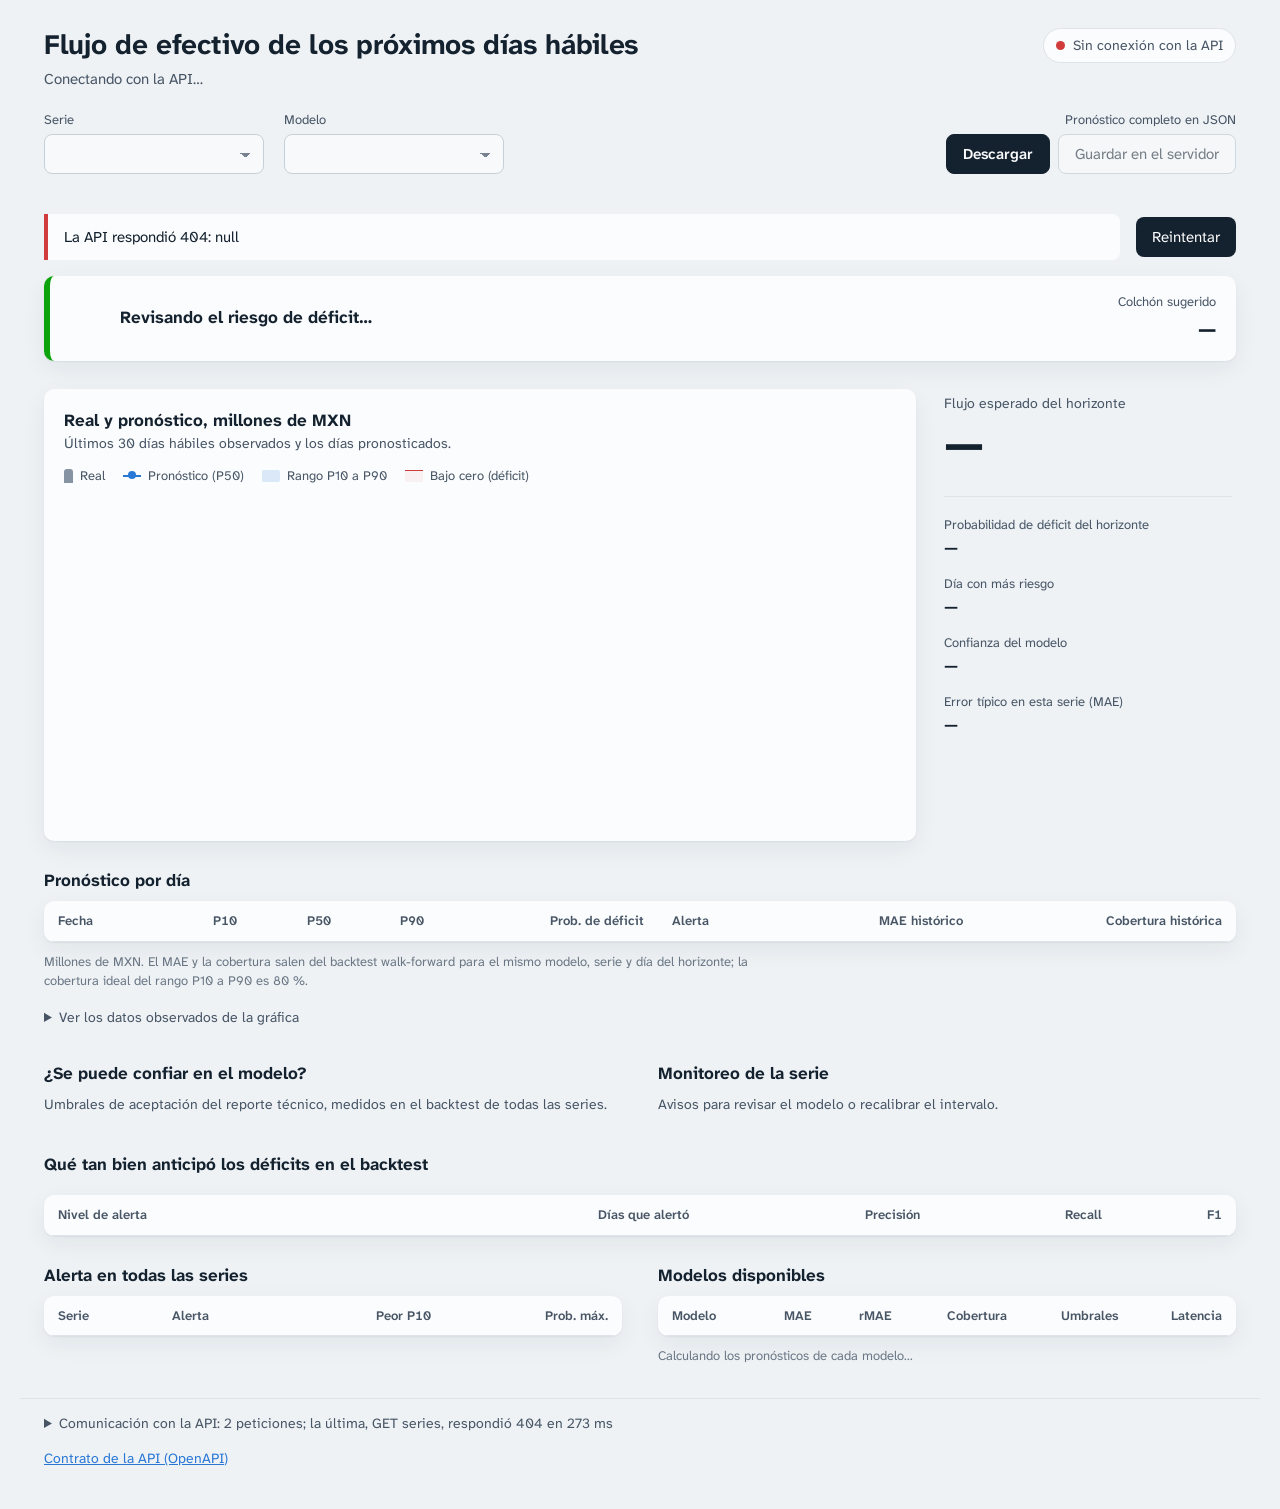
==== frontend/index.html @ 7505ed71 "Add files via upload" ====
<!doctype html>
<html lang="es">
<head>
  <meta charset="utf-8">
  <meta name="viewport" content="width=device-width, initial-scale=1">
  <title>Pronóstico de flujo de efectivo</title>
  <meta name="description" content="Dashboard que consume la API del predictor: P10, P50 y P90 por día, alerta de déficit y confianza del modelo.">
  <link rel="preload" href="fuentes/atkinson-hyperlegible-next-latin-400-normal.woff2" as="font" type="font/woff2" crossorigin>
  <link rel="stylesheet" href="styles.css">
  <link rel="icon" href="data:image/svg+xml,%3Csvg xmlns='http://www.w3.org/2000/svg' viewBox='0 0 32 32'%3E%3Crect width='32' height='32' rx='7' fill='%2314212e'/%3E%3Cpath d='M5 19h22' stroke='%23d03b3b' stroke-width='2'/%3E%3Cpath d='M6 15l6-5 5 4 9-7' fill='none' stroke='%233987e5' stroke-width='3' stroke-linecap='round' stroke-linejoin='round'/%3E%3C/svg%3E">
  <script src="app.js" defer></script>
</head>
<body>
  <a class="saltar" href="#principal">Ir al pronóstico</a>

  <header class="cabecera">
    <div class="cabecera__titulo">
      <h1>Flujo de efectivo de los próximos días hábiles</h1>
      <p id="contexto" class="cabecera__contexto">Conectando con la API…</p>
    </div>
    <div id="conexion" class="conexion" data-estado="pendiente" role="status" aria-live="polite">
      <span class="conexion__punto" aria-hidden="true"></span>
      <span id="conexion-texto">Conectando…</span>
    </div>
  </header>

  <form id="filtros" class="filtros" aria-label="Qué pronóstico ver">
    <label class="campo">
      <span>Serie</span>
      <select id="sel-serie" disabled></select>
    </label>
    <label class="campo">
      <span>Modelo</span>
      <select id="sel-modelo" disabled></select>
    </label>
    <p id="descripcion-serie" class="filtros__nota"></p>
    <div class="exportar" role="group" aria-labelledby="exportar-titulo">
      <span id="exportar-titulo" class="exportar__titulo">Pronóstico completo en JSON</span>
      <div class="exportar__acciones">
        <a id="descargar-json" class="boton" href="api/v1/reporte?descargar=true" download>Descargar</a>
        <button id="guardar-json" type="button" class="boton boton--secundario" disabled>Guardar en el servidor</button>
      </div>
      <p id="exportar-estado" class="exportar__estado" aria-live="polite"></p>
    </div>
  </form>

  <div id="error" class="error" role="alert" hidden>
    <p id="error-texto"></p>
    <button id="reintentar" type="button">Reintentar</button>
  </div>

  <main id="principal" data-estado="cargando">
    <section id="alerta" class="alerta" data-nivel="ninguna" aria-live="polite" aria-labelledby="alerta-titulo">
      <span class="alerta__icono" aria-hidden="true"></span>
      <div class="alerta__texto">
        <h2 id="alerta-titulo">Revisando el riesgo de déficit…</h2>
        <p id="alerta-detalle"></p>
      </div>
      <dl class="alerta__colchon">
        <dt>Colchón sugerido</dt>
        <dd id="colchon">—</dd>
      </dl>
    </section>

    <div class="vista">
      <figure class="lamina" aria-labelledby="grafica-titulo">
        <figcaption>
          <h2 id="grafica-titulo">Real y pronóstico, millones de MXN</h2>
          <p id="grafica-nota">Últimos 30 días hábiles observados y los días pronosticados.</p>
        </figcaption>
        <ul class="leyenda" aria-label="Leyenda">
          <li><span class="clave clave--real" aria-hidden="true"></span>Real</li>
          <li><span class="clave clave--p50" aria-hidden="true"></span>Pronóstico (P50)</li>
          <li><span class="clave clave--banda" aria-hidden="true"></span>Rango P10 a P90</li>
          <li><span class="clave clave--deficit" aria-hidden="true"></span>Bajo cero (déficit)</li>
        </ul>
        <div id="grafica" class="grafica" role="img" aria-describedby="grafica-nota"></div>
        <div id="tooltip" class="tooltip" role="tooltip" hidden></div>
      </figure>

      <aside class="resumen" aria-label="Resumen del horizonte">
        <div class="cifra">
          <p class="cifra__etiqueta" id="acum-etiqueta">Flujo esperado del horizonte</p>
          <p class="cifra__valor" id="acum-p50">—</p>
          <p class="cifra__rango" id="acum-rango"></p>
        </div>
        <dl class="datos">
          <div><dt>Probabilidad de déficit del horizonte</dt><dd id="acum-prob">—</dd></div>
          <div><dt>Día con más riesgo</dt><dd id="dia-riesgo">—</dd></div>
          <div><dt>Confianza del modelo</dt><dd id="confianza-nivel">—</dd></div>
          <div><dt>Error típico en esta serie (MAE)</dt><dd id="mae-serie">—</dd></div>
        </dl>
      </aside>
    </div>

    <section class="bloque" aria-labelledby="tabla-titulo">
      <h2 id="tabla-titulo">Pronóstico por día</h2>
      <div class="tabla-envoltura">
        <table class="tabla" id="tabla-dias">
          <thead>
            <tr>
              <th scope="col">Fecha</th>
              <th scope="col" class="num">P10</th>
              <th scope="col" class="num">P50</th>
              <th scope="col" class="num">P90</th>
              <th scope="col" class="num">Prob. de déficit</th>
              <th scope="col">Alerta</th>
              <th scope="col" class="num">MAE histórico</th>
              <th scope="col" class="num">Cobertura histórica</th>
            </tr>
          </thead>
          <tbody></tbody>
        </table>
      </div>
      <p class="pie-tabla">Millones de MXN. El MAE y la cobertura salen del backtest walk-forward para el mismo modelo, serie y día del horizonte; la cobertura ideal del rango P10 a P90 es 80 %.</p>
      <details class="detalles">
        <summary>Ver los datos observados de la gráfica</summary>
        <div class="tabla-envoltura">
          <table class="tabla tabla--compacta" id="tabla-historia">
            <thead><tr><th scope="col">Fecha</th><th scope="col" class="num">Real</th></tr></thead>
            <tbody></tbody>
          </table>
        </div>
      </details>
    </section>

    <div class="doble">
      <section class="bloque" aria-labelledby="umbrales-titulo">
        <h2 id="umbrales-titulo">¿Se puede confiar en el modelo?</h2>
        <p class="bloque__nota" id="umbrales-nota">Umbrales de aceptación del reporte técnico, medidos en el backtest de todas las series.</p>
        <ul id="umbrales" class="lista-umbrales"></ul>
      </section>

      <section class="bloque" aria-labelledby="monitoreo-titulo">
        <h2 id="monitoreo-titulo">Monitoreo de la serie</h2>
        <p class="bloque__nota">Avisos para revisar el modelo o recalibrar el intervalo.</p>
        <div id="monitoreo" class="monitoreo"></div>
      </section>
    </div>

    <section class="bloque" aria-labelledby="reglas-titulo">
      <h2 id="reglas-titulo">Qué tan bien anticipó los déficits en el backtest</h2>
      <p class="bloque__nota" id="reglas-nota"></p>
      <div class="tabla-envoltura">
        <table class="tabla" id="tabla-reglas">
          <thead>
            <tr>
              <th scope="col">Nivel de alerta</th>
              <th scope="col" class="num">Días que alertó</th>
              <th scope="col" class="num">Precisión</th>
              <th scope="col" class="num">Recall</th>
              <th scope="col" class="num">F1</th>
            </tr>
          </thead>
          <tbody></tbody>
        </table>
      </div>
    </section>

    <div class="doble">
      <section class="bloque" aria-labelledby="series-titulo">
        <h2 id="series-titulo">Alerta en todas las series</h2>
        <div class="tabla-envoltura">
          <table class="tabla" id="tabla-series">
            <thead>
              <tr>
                <th scope="col">Serie</th>
                <th scope="col">Alerta</th>
                <th scope="col" class="num">Peor P10</th>
                <th scope="col" class="num">Prob. máx.</th>
              </tr>
            </thead>
            <tbody></tbody>
          </table>
        </div>
      </section>

      <section class="bloque" aria-labelledby="modelos-titulo">
        <h2 id="modelos-titulo">Modelos disponibles</h2>
        <div class="tabla-envoltura">
          <table class="tabla" id="tabla-modelos">
            <thead>
              <tr>
                <th scope="col">Modelo</th>
                <th scope="col" class="num">MAE</th>
                <th scope="col" class="num">rMAE</th>
                <th scope="col" class="num">Cobertura</th>
                <th scope="col" class="num">Umbrales</th>
                <th scope="col" class="num">Latencia</th>
              </tr>
            </thead>
            <tbody></tbody>
          </table>
        </div>
        <p class="pie-tabla" id="modelos-nota">Calculando los pronósticos de cada modelo…</p>
      </section>
    </div>
  </main>

  <footer class="pie">
    <details class="detalles" id="registro-detalles">
      <summary>Comunicación con la API: <span id="registro-resumen">sin peticiones todavía</span></summary>
      <div class="tabla-envoltura">
        <table class="tabla tabla--compacta" id="tabla-registro">
          <thead>
            <tr>
              <th scope="col">Hora</th>
              <th scope="col">Método</th>
              <th scope="col">Recurso</th>
              <th scope="col" class="num">Estado</th>
              <th scope="col" class="num">Total</th>
              <th scope="col" class="num">Servidor</th>
            </tr>
          </thead>
          <tbody></tbody>
        </table>
      </div>
    </details>
    <p class="pie__enlaces"><a id="enlace-docs" href="docs">Contrato de la API (OpenAPI)</a> <span id="version-api"></span> <a id="enlace-repo" href="#" hidden>Código en GitHub</a></p>
  </footer>
</body>
</html>
---- frontend/styles.css ----
/* Atkinson Hyperlegible Next (SIL Open Font License 1.1, ver fuentes/OFL.txt), incluida para funcionar sin internet. */
@font-face {
  font-family: "Atkinson Hyperlegible Next";
  font-style: normal;
  font-weight: 400;
  font-display: swap;
  src: url("fuentes/atkinson-hyperlegible-next-latin-400-normal.woff2") format("woff2");
}
@font-face {
  font-family: "Atkinson Hyperlegible Next";
  font-style: normal;
  font-weight: 600;
  font-display: swap;
  src: url("fuentes/atkinson-hyperlegible-next-latin-600-normal.woff2") format("woff2");
}
@font-face {
  font-family: "Atkinson Hyperlegible Next";
  font-style: normal;
  font-weight: 700;
  font-display: swap;
  src: url("fuentes/atkinson-hyperlegible-next-latin-700-normal.woff2") format("woff2");
}

:root {
  color-scheme: light;
  --plano: #eef2f5;
  --superficie: #fbfcfd;
  --tinta: #14212e;
  --tinta-2: #475565;
  --tinta-3: #6b7785;
  --linea: #dde3e9;
  --eje: #b9c2cb;
  --real: #8593a2;
  --serie: #2a78d6;
  --banda: rgba(42, 120, 214, 0.15);
  --banda-deficit: rgba(208, 59, 59, 0.22);
  --zona-deficit: rgba(208, 59, 59, 0.06);
  --bien: #0ca30c;
  --aviso: #fab219;
  --serio: #ec835a;
  --critico: #d03b3b;
  --exito-texto: #006300;
  --critico-texto: #b42f2f;
  --foco: #2a78d6;
  --sombra: 0 1px 2px rgba(20, 33, 46, 0.06), 0 8px 24px rgba(20, 33, 46, 0.06);
  --fuente: "Atkinson Hyperlegible Next", system-ui, -apple-system, "Segoe UI", sans-serif;
  --radio: 10px;
}

@media (prefers-color-scheme: dark) {
  :root:not([data-theme="light"]) {
    color-scheme: dark;
    --plano: #0e141a;
    --superficie: #151d25;
    --tinta: #e8edf2;
    --tinta-2: #b4bfca;
    --tinta-3: #8b97a3;
    --linea: #26313c;
    --eje: #3a4754;
    --real: #5d6b79;
    --serie: #3987e5;
    --banda: rgba(57, 135, 229, 0.22);
    --banda-deficit: rgba(230, 103, 103, 0.30);
    --zona-deficit: rgba(230, 103, 103, 0.08);
    --exito-texto: #0ca30c;
    --critico-texto: #ec7d7d;
    --foco: #3987e5;
    --sombra: 0 1px 2px rgba(0, 0, 0, 0.4);
  }
}

:root[data-theme="dark"] {
  color-scheme: dark;
  --plano: #0e141a;
  --superficie: #151d25;
  --tinta: #e8edf2;
  --tinta-2: #b4bfca;
  --tinta-3: #8b97a3;
  --linea: #26313c;
  --eje: #3a4754;
  --real: #5d6b79;
  --serie: #3987e5;
  --banda: rgba(57, 135, 229, 0.22);
  --banda-deficit: rgba(230, 103, 103, 0.30);
  --zona-deficit: rgba(230, 103, 103, 0.08);
  --exito-texto: #0ca30c;
  --critico-texto: #ec7d7d;
  --foco: #3987e5;
  --sombra: 0 1px 2px rgba(0, 0, 0, 0.4);
}

*, *::before, *::after { box-sizing: border-box; }
[hidden] { display: none !important; }

body {
  margin: 0;
  background: var(--plano);
  color: var(--tinta);
  font-family: var(--fuente);
  font-size: 15px;
  line-height: 1.5;
  -webkit-font-smoothing: antialiased;
}

h1, h2, p, dl, dd, ul { margin: 0; }
h1 { font-size: 1.75rem; line-height: 1.2; font-weight: 700; letter-spacing: -0.01em; }
h2 { font-size: 1.0625rem; line-height: 1.3; font-weight: 700; }

a { color: var(--serie); }
:focus-visible { outline: 2px solid var(--foco); outline-offset: 2px; border-radius: 4px; }

.saltar { position: absolute; left: -999px; top: 8px; background: var(--superficie); padding: 8px 12px; z-index: 10; }
.saltar:focus { left: 16px; }

.cabecera, .filtros, .error, main, .pie {
  max-width: 1240px;
  margin-inline: auto;
  padding-inline: 24px;
}

.cabecera {
  display: flex;
  justify-content: space-between;
  align-items: flex-start;
  gap: 24px;
  padding-top: 28px;
}
.cabecera__contexto { color: var(--tinta-2); margin-top: 6px; max-width: 86ch; }

.conexion {
  display: inline-flex;
  align-items: center;
  gap: 8px;
  white-space: nowrap;
  color: var(--tinta-2);
  font-size: 0.875rem;
  padding: 6px 12px;
  border: 1px solid var(--linea);
  border-radius: 999px;
  background: var(--superficie);
}
.conexion__punto { width: 9px; height: 9px; border-radius: 50%; background: var(--tinta-3); }
.conexion[data-estado="ok"] .conexion__punto { background: var(--bien); }
.conexion[data-estado="error"] .conexion__punto { background: var(--critico); }

.filtros {
  display: flex;
  flex-wrap: wrap;
  align-items: flex-start;
  gap: 12px 20px;
  padding-top: 20px;
  padding-bottom: 20px;
}
.campo { display: grid; gap: 4px; font-size: 0.8125rem; color: var(--tinta-2); }
.campo select {
  font: inherit;
  font-size: 0.9375rem;
  color: var(--tinta);
  background: var(--superficie);
  border: 1px solid var(--eje);
  border-radius: 8px;
  padding: 8px 34px 8px 12px;
  min-width: 220px;
  appearance: none;
  background-image: linear-gradient(45deg, transparent 50%, var(--tinta-2) 50%), linear-gradient(135deg, var(--tinta-2) 50%, transparent 50%);
  background-position: calc(100% - 18px) 55%, calc(100% - 13px) 55%;
  background-size: 5px 5px;
  background-repeat: no-repeat;
}
.filtros__nota { color: var(--tinta-3); font-size: 0.875rem; margin-top: 33px; flex: 1 1 160px; min-width: 0; }
.sin-corte { white-space: nowrap; }

.exportar { margin-left: auto; display: grid; gap: 4px; justify-items: end; flex: none; }
.exportar__titulo { font-size: 0.8125rem; color: var(--tinta-2); }
.exportar__acciones { display: flex; gap: 8px; }
.exportar__estado { font-size: 0.8125rem; color: var(--tinta-3); min-height: 1.2em; text-align: right; max-width: 46ch; }
.boton {
  display: inline-flex;
  align-items: center;
  font: inherit;
  font-size: 0.9375rem;
  font-weight: 600;
  text-decoration: none;
  color: var(--superficie);
  background: var(--tinta);
  border: 1px solid var(--tinta);
  border-radius: 8px;
  padding: 8px 16px;
  cursor: pointer;
}
.boton--secundario { background: var(--superficie); color: var(--tinta); border-color: var(--eje); font-weight: 400; }
.boton[disabled] { opacity: 0.55; cursor: default; }

.error {
  display: flex;
  align-items: center;
  gap: 16px;
  margin-bottom: 16px;
}
.error[hidden] { display: none; }
.error p {
  flex: 1;
  border-left: 4px solid var(--critico);
  background: var(--superficie);
  padding: 12px 16px;
  border-radius: 0 8px 8px 0;
}
button {
  font: inherit;
  color: var(--superficie);
  background: var(--tinta);
  border: 0;
  border-radius: 8px;
  padding: 9px 16px;
  cursor: pointer;
}

main { display: grid; gap: 28px; padding-bottom: 32px; }
main[data-estado="recargando"] .lamina,
main[data-estado="recargando"] .resumen,
main[data-estado="recargando"] .bloque { opacity: 0.5; transition: opacity 120ms; }

/* ------------------------------------------------------------ alerta */
.alerta {
  display: grid;
  grid-template-columns: auto 1fr auto;
  align-items: center;
  gap: 16px 20px;
  padding: 16px 20px;
  background: var(--superficie);
  border-radius: var(--radio);
  border-left: 6px solid var(--bien);
  box-shadow: var(--sombra);
}
.alerta[data-nivel="vigilancia"] { border-left-color: var(--aviso); }
.alerta[data-nivel="media"] { border-left-color: var(--serio); }
.alerta[data-nivel="alta"] { border-left-color: var(--critico); }
.alerta__icono { width: 30px; height: 30px; display: grid; place-items: center; }
.alerta__icono .icono { width: 30px; height: 30px; }
.alerta__texto p { color: var(--tinta-2); margin-top: 2px; max-width: 78ch; }
.alerta__colchon { text-align: right; }
.alerta__colchon dt { font-size: 0.8125rem; color: var(--tinta-2); }
.alerta__colchon dd { font-size: 1.375rem; font-weight: 700; }

/* ------------------------------------------------------------ vista principal */
.vista {
  display: grid;
  grid-template-columns: minmax(0, 1fr) 300px;
  gap: 20px;
  align-items: stretch;
}
.lamina {
  margin: 0;
  position: relative;
  background: var(--superficie);
  border-radius: var(--radio);
  box-shadow: var(--sombra);
  padding: 20px 20px 12px;
}
.lamina figcaption p { color: var(--tinta-2); font-size: 0.875rem; margin-top: 2px; }
.leyenda {
  list-style: none;
  padding: 0;
  display: flex;
  flex-wrap: wrap;
  gap: 6px 18px;
  margin: 12px 0 4px;
  font-size: 0.8125rem;
  color: var(--tinta-2);
}
.leyenda li { display: inline-flex; align-items: center; gap: 7px; }
.clave { display: inline-block; }
.clave--real { width: 9px; height: 14px; background: var(--real); border-radius: 3px 3px 0 0; }
.clave--p50 { width: 18px; height: 2px; background: var(--serie); position: relative; }
.clave--p50::after { content: ""; position: absolute; left: 5px; top: -4px; width: 8px; height: 8px; border-radius: 50%; background: var(--serie); }
.clave--banda { width: 18px; height: 12px; background: var(--banda); border-radius: 2px; }
.clave--deficit { width: 18px; height: 12px; background: var(--zona-deficit); border-top: 1.5px solid var(--critico); }

.grafica { width: 100%; min-height: 340px; }
.grafica svg { display: block; width: 100%; height: auto; overflow: visible; }
.grafica text { font-family: var(--fuente); font-size: 12px; fill: var(--tinta-3); }
.grafica .eje-cero { stroke: var(--tinta-2); stroke-width: 1; }
.grafica .rejilla { stroke: var(--linea); stroke-width: 1; }
.grafica .divisor { stroke: var(--eje); stroke-width: 1; }
.grafica .etiqueta-directa { fill: var(--tinta-2); font-size: 12px; }
.grafica .etiqueta-zona { fill: var(--critico-texto); font-size: 12px; }
.grafica .cruz { stroke: var(--tinta-3); stroke-width: 1; }
.grafica .vacio { fill: var(--tinta-3); font-size: 14px; }

.tooltip {
  position: absolute;
  pointer-events: none;
  min-width: 170px;
  background: var(--superficie);
  color: var(--tinta);
  border: 1px solid var(--linea);
  border-radius: 8px;
  box-shadow: 0 6px 20px rgba(20, 33, 46, 0.16);
  padding: 10px 12px;
  font-size: 0.8125rem;
  z-index: 5;
}
.tooltip[hidden] { display: none; }
.tooltip__fecha { color: var(--tinta-2); margin-bottom: 4px; }
.tooltip__fila { display: flex; align-items: center; gap: 8px; }
.tooltip__fila strong { font-size: 0.9375rem; font-variant-numeric: tabular-nums; }
.tooltip__fila span { color: var(--tinta-2); }
.tooltip__clave { width: 12px; height: 2px; background: var(--serie); }
.tooltip__clave--real { background: var(--real); height: 8px; width: 6px; border-radius: 2px 2px 0 0; }
.tooltip__clave--banda { background: var(--banda); height: 8px; }

.resumen {
  display: grid;
  align-content: start;
  gap: 22px;
  padding: 4px 4px 4px 8px;
}
.cifra__etiqueta { color: var(--tinta-2); font-size: 0.875rem; }
.cifra__valor { font-size: 3rem; line-height: 1.05; font-weight: 700; letter-spacing: -0.02em; margin-top: 4px; }
.cifra__valor small { font-size: 1rem; font-weight: 600; color: var(--tinta-2); letter-spacing: 0; margin-left: 4px; }
.cifra__rango { color: var(--tinta-2); margin-top: 6px; }
.datos { display: grid; gap: 14px; border-top: 1px solid var(--linea); padding-top: 18px; }
.datos dt { font-size: 0.8125rem; color: var(--tinta-2); }
.datos dd { font-size: 1.0625rem; font-weight: 600; display: flex; align-items: center; gap: 8px; }
.datos dd .icono { width: 18px; height: 18px; }

/* ------------------------------------------------------------ bloques y tablas */
.bloque { display: grid; gap: 10px; align-content: start; }
.bloque__nota { color: var(--tinta-2); font-size: 0.875rem; max-width: 78ch; }
.doble { display: grid; grid-template-columns: 1fr 1fr; gap: 28px 36px; }

.tabla-envoltura { overflow-x: auto; background: var(--superficie); border-radius: var(--radio); box-shadow: var(--sombra); }
.tabla { width: 100%; border-collapse: collapse; font-size: 0.875rem; }
.tabla th, .tabla td { padding: 10px 14px; text-align: left; border-bottom: 1px solid var(--linea); white-space: nowrap; }
.tabla thead th { color: var(--tinta-2); font-weight: 600; font-size: 0.8125rem; }
.tabla tbody tr:last-child td { border-bottom: 0; }
.tabla .num { text-align: right; font-variant-numeric: tabular-nums; }
.tabla tr.destacada td { background: color-mix(in srgb, var(--serie) 7%, transparent); }
.tabla--compacta th, .tabla--compacta td { padding: 6px 12px; }
.pie-tabla { color: var(--tinta-3); font-size: 0.8125rem; max-width: 90ch; }

.nivel { display: inline-flex; align-items: center; gap: 6px; }
.icono { width: 16px; height: 16px; flex: none; }

.lista-umbrales { list-style: none; padding: 0; background: var(--superficie); border-radius: var(--radio); box-shadow: var(--sombra); }
.lista-umbrales li {
  display: grid;
  grid-template-columns: 20px 1fr auto;
  gap: 4px 12px;
  align-items: start;
  padding: 11px 14px;
  border-bottom: 1px solid var(--linea);
  font-size: 0.875rem;
}
.lista-umbrales li:last-child { border-bottom: 0; }
.lista-umbrales .icono { width: 18px; height: 18px; margin-top: 1px; }
.lista-umbrales .condicion { color: var(--tinta-3); grid-column: 2; font-size: 0.8125rem; }
.lista-umbrales .valor { font-weight: 700; font-variant-numeric: tabular-nums; text-align: right; grid-row: 1; grid-column: 3; }

.monitoreo { display: grid; gap: 12px; }
.monitor {
  background: var(--superficie);
  border-radius: var(--radio);
  box-shadow: var(--sombra);
  padding: 12px 14px 8px;
  display: grid;
  gap: 4px;
}
.monitor__cabeza { display: flex; justify-content: space-between; gap: 12px; font-size: 0.875rem; }
.monitor__valor { font-weight: 700; font-variant-numeric: tabular-nums; }
.monitor__nota { font-size: 0.8125rem; color: var(--tinta-3); }
.monitor .mini { display: block; width: 100%; height: auto; }
.monitor text { font-family: var(--fuente); font-size: 11px; fill: var(--tinta-3); }
.monitor .limite { stroke: var(--critico); stroke-width: 1; }
.monitor .rango { fill: color-mix(in srgb, var(--bien) 10%, transparent); }
.monitor .linea { fill: none; stroke: var(--serie); stroke-width: 2; stroke-linejoin: round; stroke-linecap: round; }
.monitor .cruz { stroke: var(--tinta-3); stroke-width: 1; }

.detalles summary { cursor: pointer; color: var(--tinta-2); font-size: 0.875rem; padding: 6px 0; }
.detalles[open] summary { margin-bottom: 8px; }

.pie { padding-top: 8px; padding-bottom: 40px; display: grid; gap: 8px; border-top: 1px solid var(--linea); }
.pie__enlaces { font-size: 0.875rem; color: var(--tinta-3); }
.estado-ok { color: var(--exito-texto); }
.estado-error { color: var(--critico-texto); }

@media (max-width: 980px) {
  .vista { grid-template-columns: 1fr; }
  .resumen { grid-template-columns: 1fr 1fr; padding: 0; }
  .doble { grid-template-columns: 1fr; }
}
@media (max-width: 640px) {
  .cabecera, .filtros, .error, main, .pie { padding-inline: 16px; }
  .cabecera { flex-direction: column; gap: 12px; }
  h1 { font-size: 1.375rem; }
  .alerta { grid-template-columns: auto 1fr; }
  .alerta__colchon { grid-column: 1 / -1; text-align: left; }
  .resumen { grid-template-columns: 1fr; }
  .campo select { min-width: 0; width: 100%; }
  .filtros__nota { margin-top: 0; }
  .exportar { margin-left: 0; justify-items: start; width: 100%; }
  .exportar__estado { text-align: left; }
  .campo { flex: 1 1 100%; }
  .cifra__valor { font-size: 2.5rem; }
}
@media (prefers-reduced-motion: reduce) {
  * { transition: none !important; }
}

.enlace {
  background: none;
  color: var(--serie);
  padding: 0;
  border-radius: 2px;
  text-decoration: underline;
  text-underline-offset: 3px;
  font-weight: 600;
}
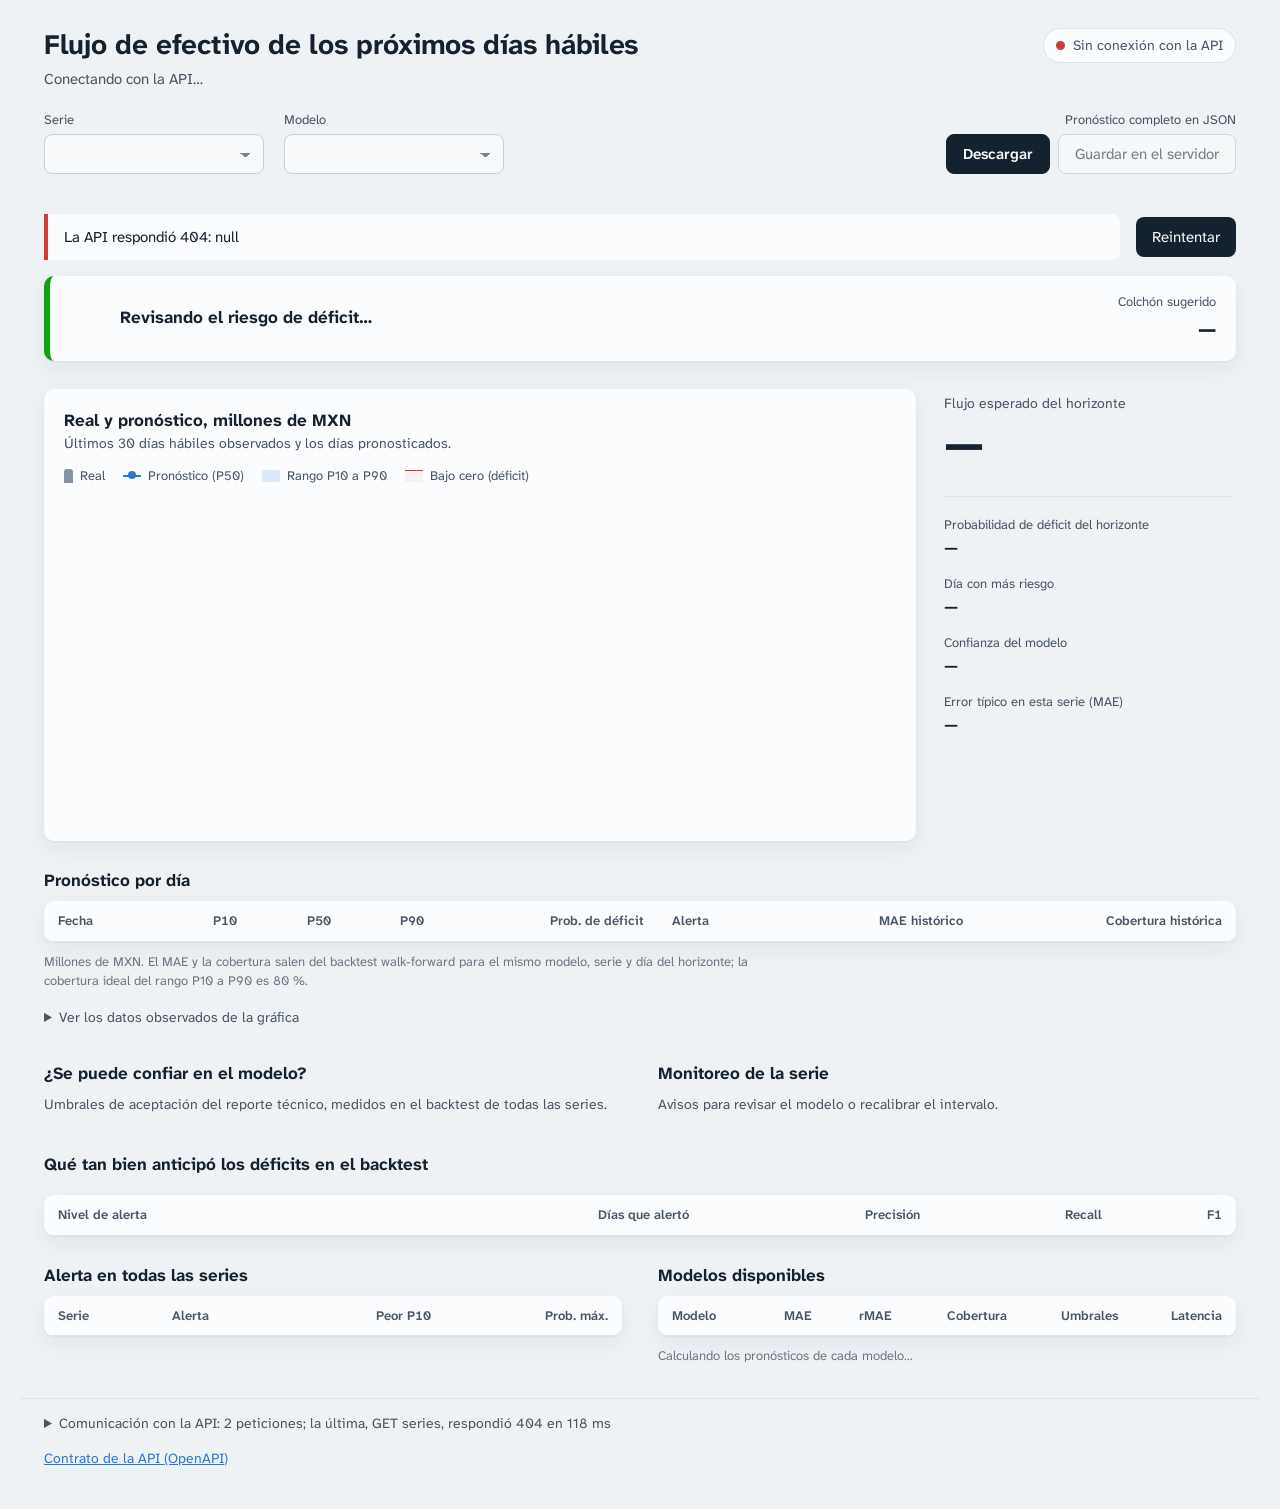
==== commit cb958a95: "Comparación con Chronos-2 y Chronos-Bolt, y página publicada completa - Comparación estadística de c" ====
--- a/frontend/index.html
+++ b/frontend/index.html
@@ -195,6 +195,28 @@
         <p class="pie-tabla" id="modelos-nota">Calculando los pronósticos de cada modelo…</p>
       </section>
     </div>
+    <section class="bloque" id="comparacion" aria-labelledby="comparacion-titulo" hidden>
+      <h2 id="comparacion-titulo">¿Algún modelo mejora al recomendado de forma significativa?</h2>
+      <p class="bloque__nota" id="comparacion-nota"></p>
+      <div class="tabla-envoltura">
+        <table class="tabla" id="tabla-comparacion">
+          <thead>
+            <tr>
+              <th scope="col">Modelo</th>
+              <th scope="col" class="num">MAE</th>
+              <th scope="col" class="num">Diferencia de MAE</th>
+              <th scope="col" class="num">IC 95 %</th>
+              <th scope="col" class="num">p ajustada</th>
+              <th scope="col">Veredicto</th>
+              <th scope="col" class="num">Umbrales</th>
+              <th scope="col">En la API</th>
+            </tr>
+          </thead>
+          <tbody></tbody>
+        </table>
+      </div>
+      <p class="pie-tabla" id="comparacion-conclusion"></p>
+    </section>
   </main>
 
   <footer class="pie">
--- a/frontend/styles.css
+++ b/frontend/styles.css
@@ -416,3 +416,11 @@
   text-underline-offset: 3px;
   font-weight: 600;
 }
+
+/* Comparación estadística contra el modelo recomendado */
+.veredicto { white-space: nowrap; }
+.veredicto--bien { color: var(--exito-texto); font-weight: 600; }
+.veredicto--bien::before { content: "▲ "; font-size: 0.75em; }
+.veredicto--mal { color: var(--critico-texto); font-weight: 600; }
+.veredicto--mal::before { content: "▼ "; font-size: 0.75em; }
+.veredicto--neutro { color: var(--tinta-2); }
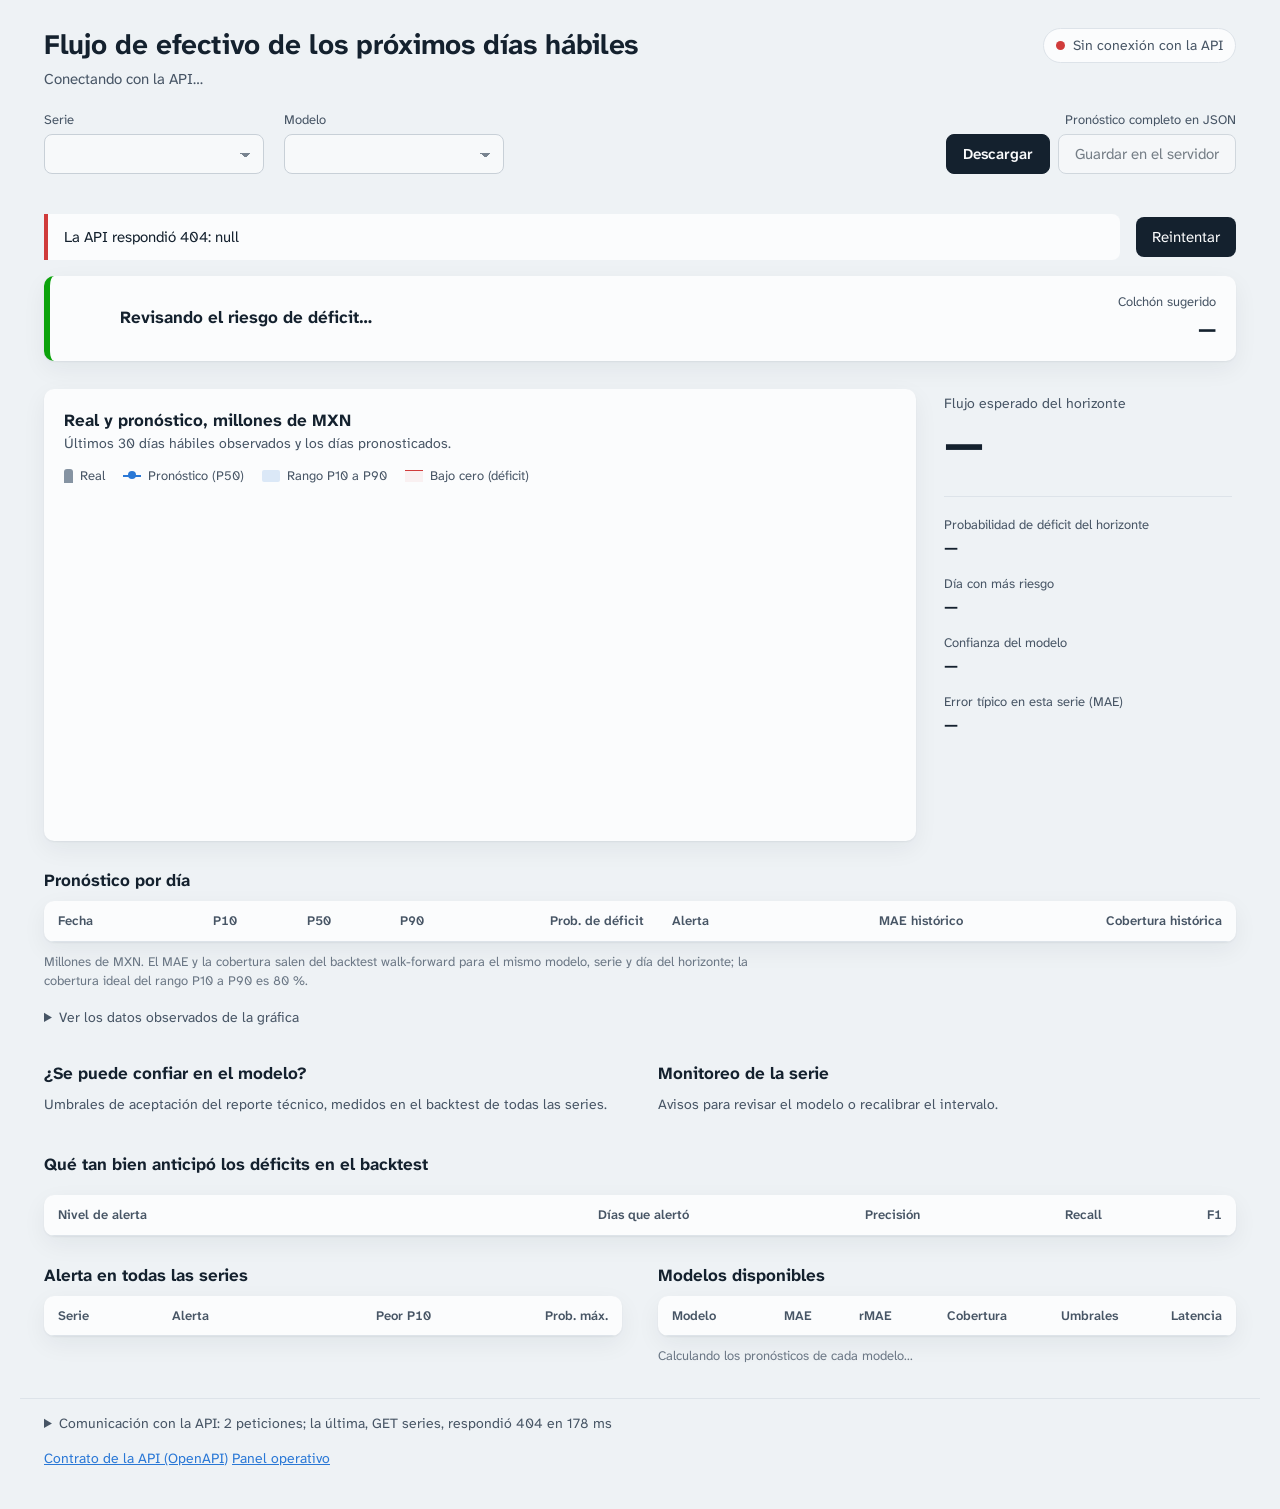
==== commit 9e0646fa: "Observabilidad, respuesta a incidentes y simulacro de incidentes - Métricas Prometheus, logs JSON co" ====
--- a/frontend/index.html
+++ b/frontend/index.html
@@ -238,7 +238,7 @@
         </table>
       </div>
     </details>
-    <p class="pie__enlaces"><a id="enlace-docs" href="docs">Contrato de la API (OpenAPI)</a> <span id="version-api"></span> <a id="enlace-repo" href="#" hidden>Código en GitHub</a></p>
+    <p class="pie__enlaces"><a id="enlace-docs" href="docs">Contrato de la API (OpenAPI)</a> <span id="version-api"></span> <a href="operacion.html">Panel operativo</a> <a id="enlace-repo" href="#" hidden>Código en GitHub</a></p>
   </footer>
 </body>
 </html>
--- a/frontend/styles.css
+++ b/frontend/styles.css
@@ -424,3 +424,70 @@
 .veredicto--mal { color: var(--critico-texto); font-weight: 600; }
 .veredicto--mal::before { content: "▼ "; font-size: 0.75em; }
 .veredicto--neutro { color: var(--tinta-2); }
+
+/* ------------------------------------------------------------ panel operativo */
+.estado-general { display: flex; align-items: center; gap: 12px; padding: 10px 16px; border-radius: var(--radio); background: var(--superficie); box-shadow: var(--sombra); min-width: 240px; }
+.estado-general div { display: grid; }
+.estado-general span:not(.estado-general__punto) { color: var(--tinta-2); font-size: 0.8125rem; }
+.estado-general__punto { width: 14px; height: 14px; border-radius: 50%; background: var(--eje); flex: none; }
+.estado-general[data-estado="operando normal"] .estado-general__punto { background: var(--bien); }
+.estado-general[data-estado="con avisos"] .estado-general__punto { background: var(--aviso); }
+.estado-general[data-estado="degradado"] .estado-general__punto { background: var(--serio); }
+.estado-general[data-estado="incidente"] .estado-general__punto, .estado-general[data-estado="sin conexión"] .estado-general__punto { background: var(--critico); }
+.estado-general[data-estado="incidente"] { outline: 2px solid var(--critico); }
+
+.slos { display: grid; grid-template-columns: repeat(5, minmax(0, 1fr)); gap: 14px; }
+.slo { background: var(--superficie); border-radius: var(--radio); box-shadow: var(--sombra); padding: 14px 16px; display: grid; gap: 6px; align-content: start; }
+.slo__nombre { font-size: 0.8125rem; color: var(--tinta-2); }
+.slo__valor { font-size: 1.5rem; font-weight: 700; line-height: 1.15; font-variant-numeric: tabular-nums; }
+.slo__objetivo, .slo__pie { font-size: 0.8125rem; color: var(--tinta-3); }
+.slo__barra { height: 8px; border-radius: 4px; background: var(--linea); overflow: hidden; }
+.slo__barra span { display: block; height: 100%; border-radius: 4px; background: var(--serie); }
+.slo[data-estado="en riesgo"] .slo__barra span { background: var(--aviso); }
+.slo[data-estado="agotado"] .slo__barra span, .slo[data-estado="incumple"] .slo__barra span { background: var(--critico); }
+.slo__estado { font-size: 0.8125rem; font-weight: 600; }
+.slo[data-estado="cumple"] .slo__estado { color: var(--exito-texto); }
+.slo[data-estado="agotado"] .slo__estado, .slo[data-estado="incumple"] .slo__estado { color: var(--critico-texto); }
+
+.prioridad { display: inline-block; min-width: 2.4em; text-align: center; padding: 2px 8px; border-radius: 6px; font-weight: 700; font-size: 0.8125rem; border: 1.5px solid currentColor; }
+.prioridad--P1 { color: #fff; background: var(--critico); border-color: var(--critico); }
+.prioridad--P2 { color: var(--critico-texto); }
+.prioridad--P3 { color: var(--tinta); }
+.prioridad--P4 { color: var(--tinta-3); border-style: dashed; }
+.tabla--ajustada td { white-space: normal; vertical-align: top; }
+.tabla--ajustada td:nth-child(3) { min-width: 320px; }
+.tabla--ajustada small { display: block; color: var(--tinta-2); }
+tr.inhibida td { opacity: 0.6; }
+.sin-alertas { padding: 16px; color: var(--tinta-2); }
+
+.grafica-op { background: var(--superficie); border-radius: var(--radio); box-shadow: var(--sombra); padding: 10px 12px 6px; }
+.grafica-op svg { display: block; width: 100%; height: auto; }
+.grafica-op text { fill: var(--tinta-2); font-size: 11px; font-family: var(--fuente); }
+.grafica-op .eje { stroke: var(--linea); stroke-width: 1; }
+.grafica-op .limite { stroke: var(--tinta-2); stroke-width: 1; stroke-dasharray: 4 3; }
+.grafica-op .linea { fill: none; stroke: var(--serie); stroke-width: 2; stroke-linejoin: round; stroke-linecap: round; }
+.grafica-op .barra { fill: var(--serie); }
+.grafica-op .barra--error { fill: var(--critico); }
+.grafica-op .zona { fill: var(--linea); opacity: 0.55; }
+.grafica-op .punto { fill: var(--serie); stroke: var(--superficie); stroke-width: 2; }
+.leyenda-op { display: flex; gap: 16px; font-size: 0.8125rem; color: var(--tinta-2); padding: 0 2px 4px; }
+.leyenda-op i { display: inline-block; width: 10px; height: 10px; border-radius: 2px; margin-right: 6px; background: var(--serie); }
+.leyenda-op i.rojo { background: var(--critico); }
+.cabecera:has(.estado-general) { padding-bottom: 22px; }
+
+.medidor { display: inline-flex; align-items: center; gap: 8px; }
+.medidor__pista { width: 120px; height: 8px; border-radius: 4px; background: var(--linea); position: relative; overflow: hidden; }
+.medidor__pista span { position: absolute; inset: 0 auto 0 0; background: var(--serie); border-radius: 4px; }
+.medidor__pista span.alto { background: var(--serio); }
+.nivel-drift { font-weight: 600; }
+.nivel-drift--significativo { color: var(--critico-texto); }
+.nivel-drift--significativo::before { content: "▲ "; font-size: 0.75em; }
+.nivel-drift--moderado::before { content: "● "; font-size: 0.6em; vertical-align: middle; }
+.nivel-drift--sin-cambio { color: var(--tinta-2); font-weight: 400; }
+.tasa-alta { color: var(--critico-texto); font-weight: 700; }
+
+.lista-eventos { list-style: none; padding: 0; background: var(--superficie); border-radius: var(--radio); box-shadow: var(--sombra); max-height: 360px; overflow: auto; }
+.lista-eventos li { padding: 10px 14px; border-bottom: 1px solid var(--linea); font-size: 0.875rem; display: grid; gap: 2px; }
+.lista-eventos li:last-child { border-bottom: 0; }
+.lista-eventos time, .lista-eventos small { color: var(--tinta-3); font-size: 0.8125rem; }
+@media (max-width: 980px) { .slos { grid-template-columns: repeat(2, minmax(0, 1fr)); } }
